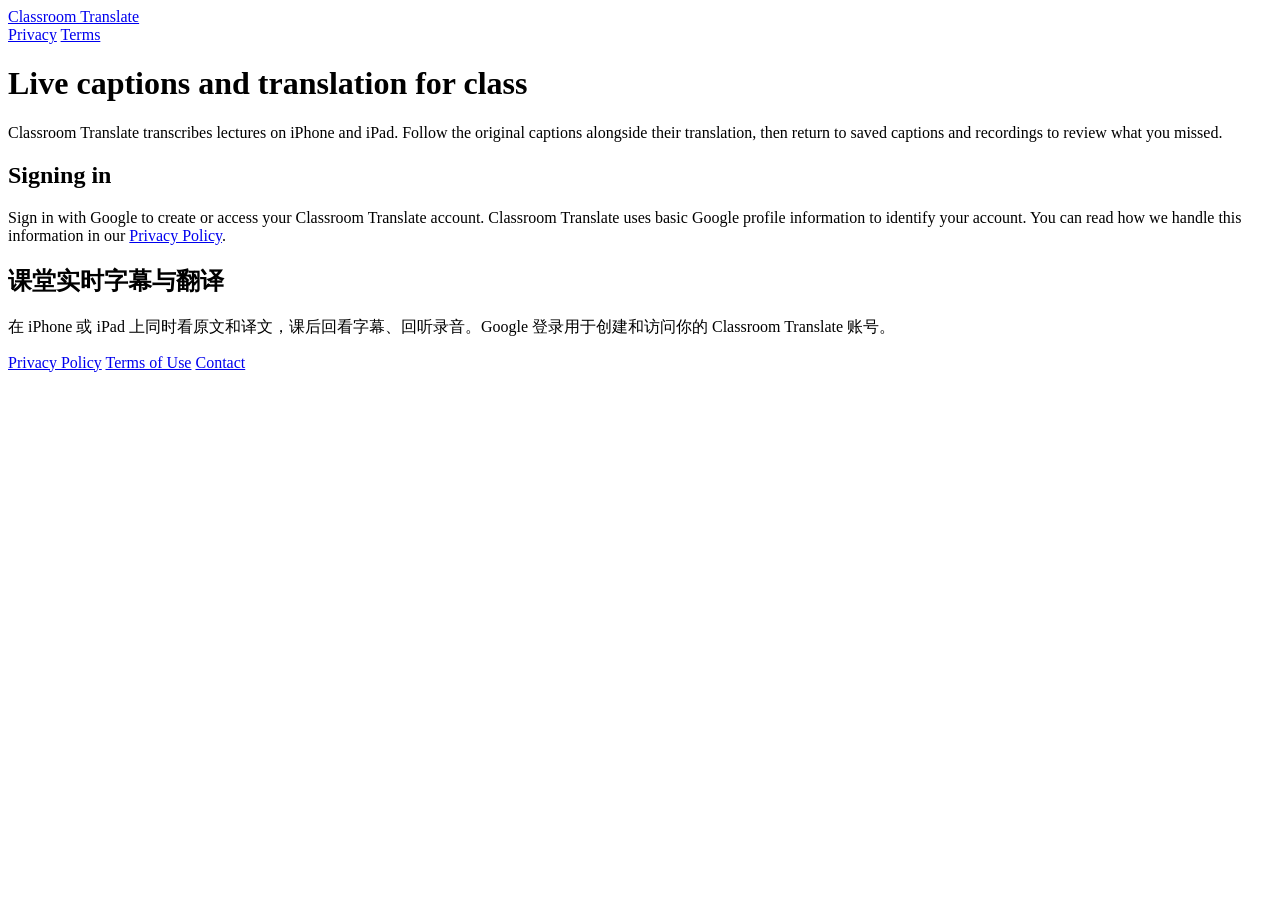
==== index.html @ ca1cf4eb "Create index.html" ====
<!doctype html>
<html lang="en">
<head>
  <meta charset="utf-8">
  <meta name="viewport" content="width=device-width, initial-scale=1">
  <meta name="description" content="Classroom Translate provides live captions and translation for lectures on iPhone and iPad.">
  <title>Classroom Translate</title>
  <link rel="stylesheet" href="styles.css">
</head>
<body>
  <header class="site-header">
    <a class="wordmark" href="./">Classroom Translate</a>
    <nav aria-label="Site">
      <a href="privacy.html">Privacy</a>
      <a href="terms.html">Terms</a>
    </nav>
  </header>
  <main class="home">
    <h1>Live captions and translation for class</h1>
    <p class="intro">Classroom Translate transcribes lectures on iPhone and iPad. Follow the original captions alongside their translation, then return to saved captions and recordings to review what you missed.</p>
    <section aria-labelledby="account">
      <h2 id="account">Signing in</h2>
      <p>Sign in with Google to create or access your Classroom Translate account. Classroom Translate uses basic Google profile information to identify your account. You can read how we handle this information in our <a href="privacy.html">Privacy Policy</a>.</p>
    </section>
    <section lang="zh-Hans" aria-labelledby="chinese">
      <h2 id="chinese">课堂实时字幕与翻译</h2>
      <p>在 iPhone 或 iPad 上同时看原文和译文，课后回看字幕、回听录音。Google 登录用于创建和访问你的 Classroom Translate 账号。</p>
    </section>
  </main>
  <footer>
    <a href="privacy.html">Privacy Policy</a>
    <a href="terms.html">Terms of Use</a>
    <a href="mailto:classroomtranslate@gmail.com">Contact</a>
  </footer>
</body>
</html>
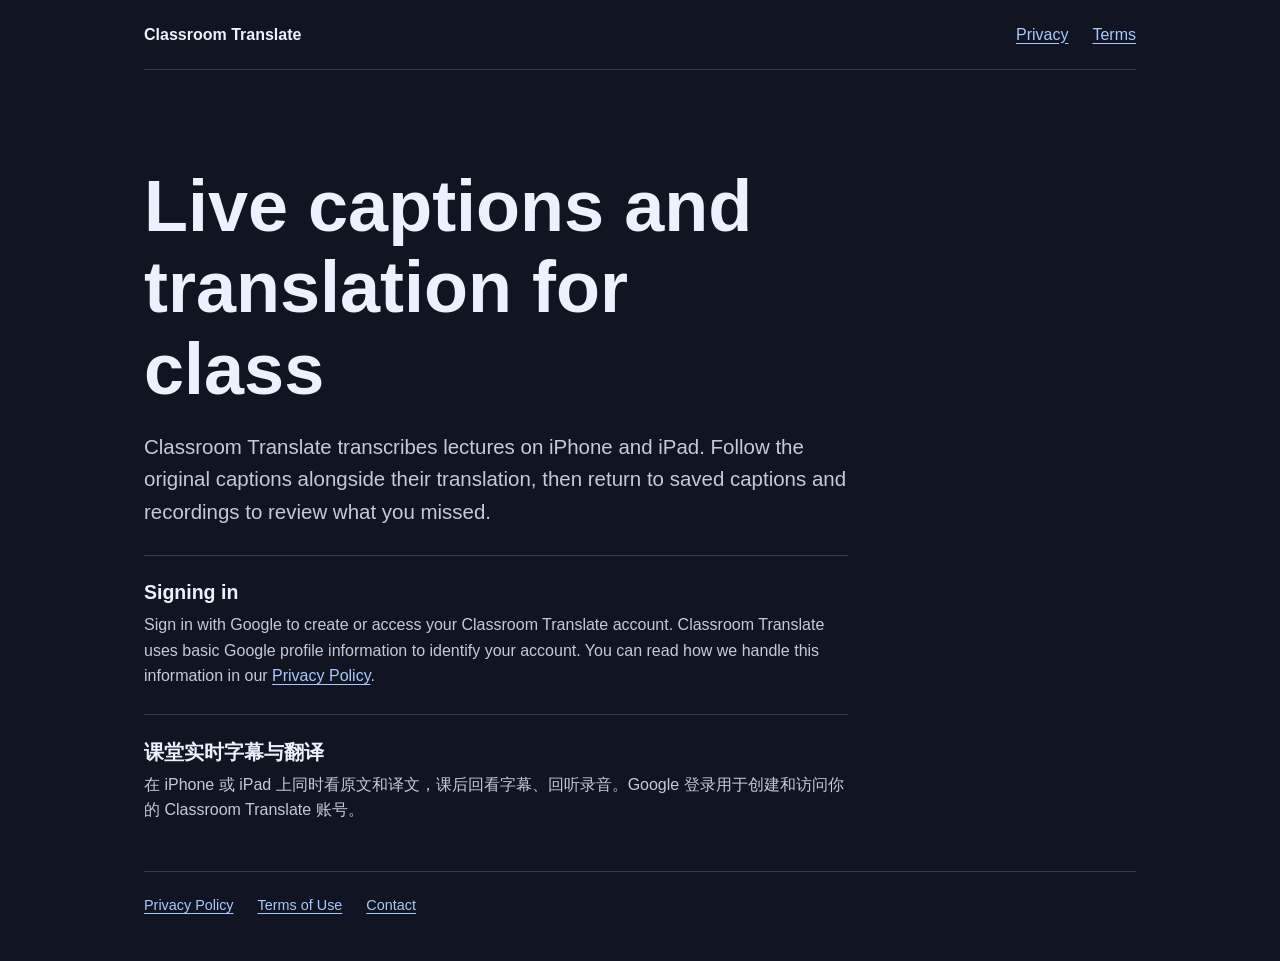
==== commit 6a6dcf9d: "Add Google Search Console verification" ====
--- a/index.html
+++ b/index.html
@@ -1,6 +1,7 @@
 <!doctype html>
 <html lang="en">
 <head>
+  <meta name="google-site-verification" content="tbvsK_13-5kqiaN8m6EfA_NwndHUEUWC1Xz5uLlAfTE" />
   <meta charset="utf-8">
   <meta name="viewport" content="width=device-width, initial-scale=1">
   <meta name="description" content="Classroom Translate provides live captions and translation for lectures on iPhone and iPad.">
--- a/styles.css
+++ b/styles.css
@@ -0,0 +1,47 @@
+:root {
+  color-scheme: dark;
+  font-family: -apple-system, BlinkMacSystemFont, "Segoe UI", sans-serif;
+  color: #edf1fb;
+  background: #101521;
+  line-height: 1.6;
+}
+
+body {
+  max-width: 62rem;
+  margin: 0 auto;
+  padding: 0 clamp(1.25rem, 5vw, 4rem);
+}
+
+.site-header, footer, nav {
+  display: flex;
+  flex-wrap: wrap;
+  gap: 0.6rem 1.5rem;
+  align-items: center;
+}
+
+.site-header {
+  justify-content: space-between;
+  padding: 1.35rem 0;
+  border-bottom: 1px solid #333c50;
+}
+
+.wordmark {
+  color: #edf1fb;
+  text-decoration: none;
+  font-weight: 680;
+}
+
+main {
+  max-width: 44rem;
+  margin: clamp(2.5rem, 8vw, 6rem) 0 3rem;
+}
+
+h1, h2 { line-height: 1.13; }
+h1 { max-width: 16ch; font-size: clamp(2rem, 6.5vw, 4.5rem); margin: 0 0 1.3rem; }
+h2 { font-size: 1.22rem; margin: 0 0 0.55rem; }
+p { color: #c3cbdb; margin: 0 0 1rem; }
+.intro { font-size: clamp(1.05rem, 2.5vw, 1.28rem); }
+section { padding-top: 1.6rem; margin-top: 1.6rem; border-top: 1px solid #333c50; }
+footer { border-top: 1px solid #333c50; padding: 1.35rem 0 2.75rem; font-size: 0.9rem; }
+a { color: #a8c9ff; text-underline-offset: 0.2em; }
+a:focus-visible { outline: 2px solid #d1e3ff; outline-offset: 4px; }
